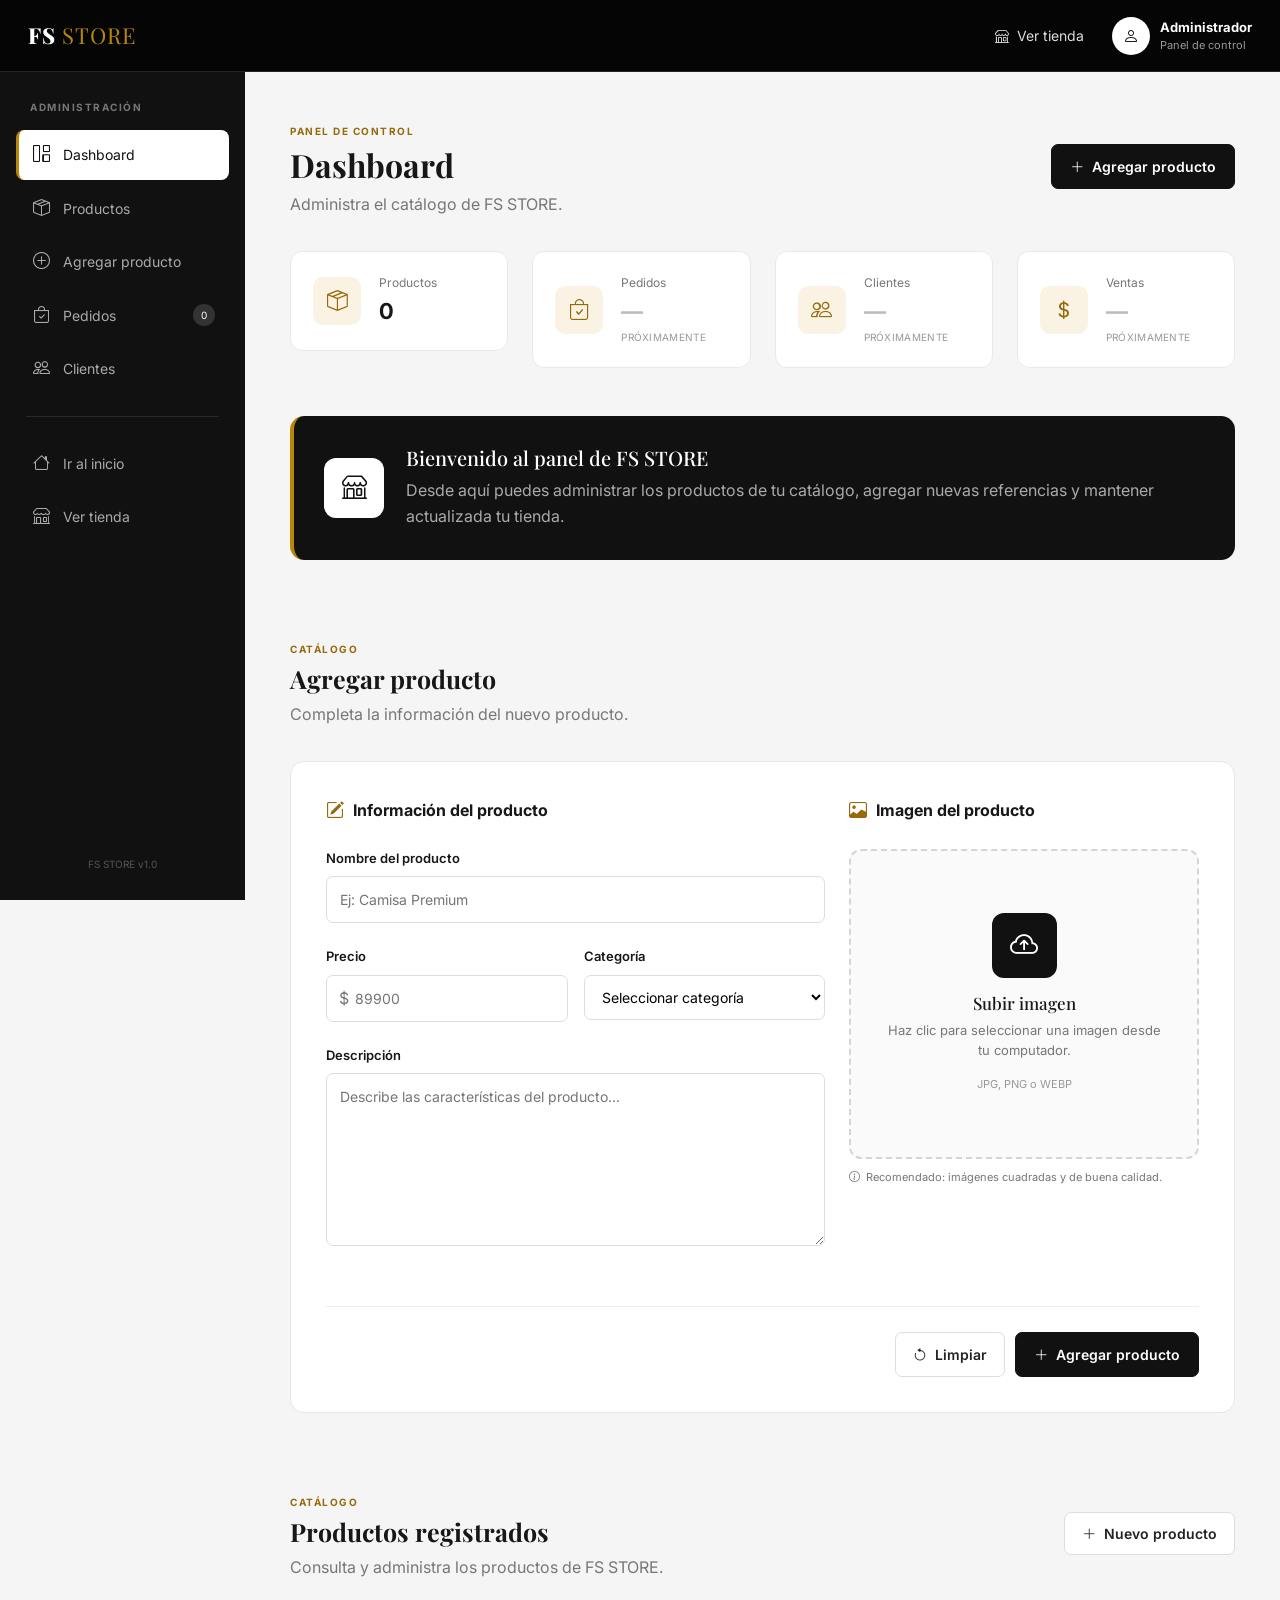
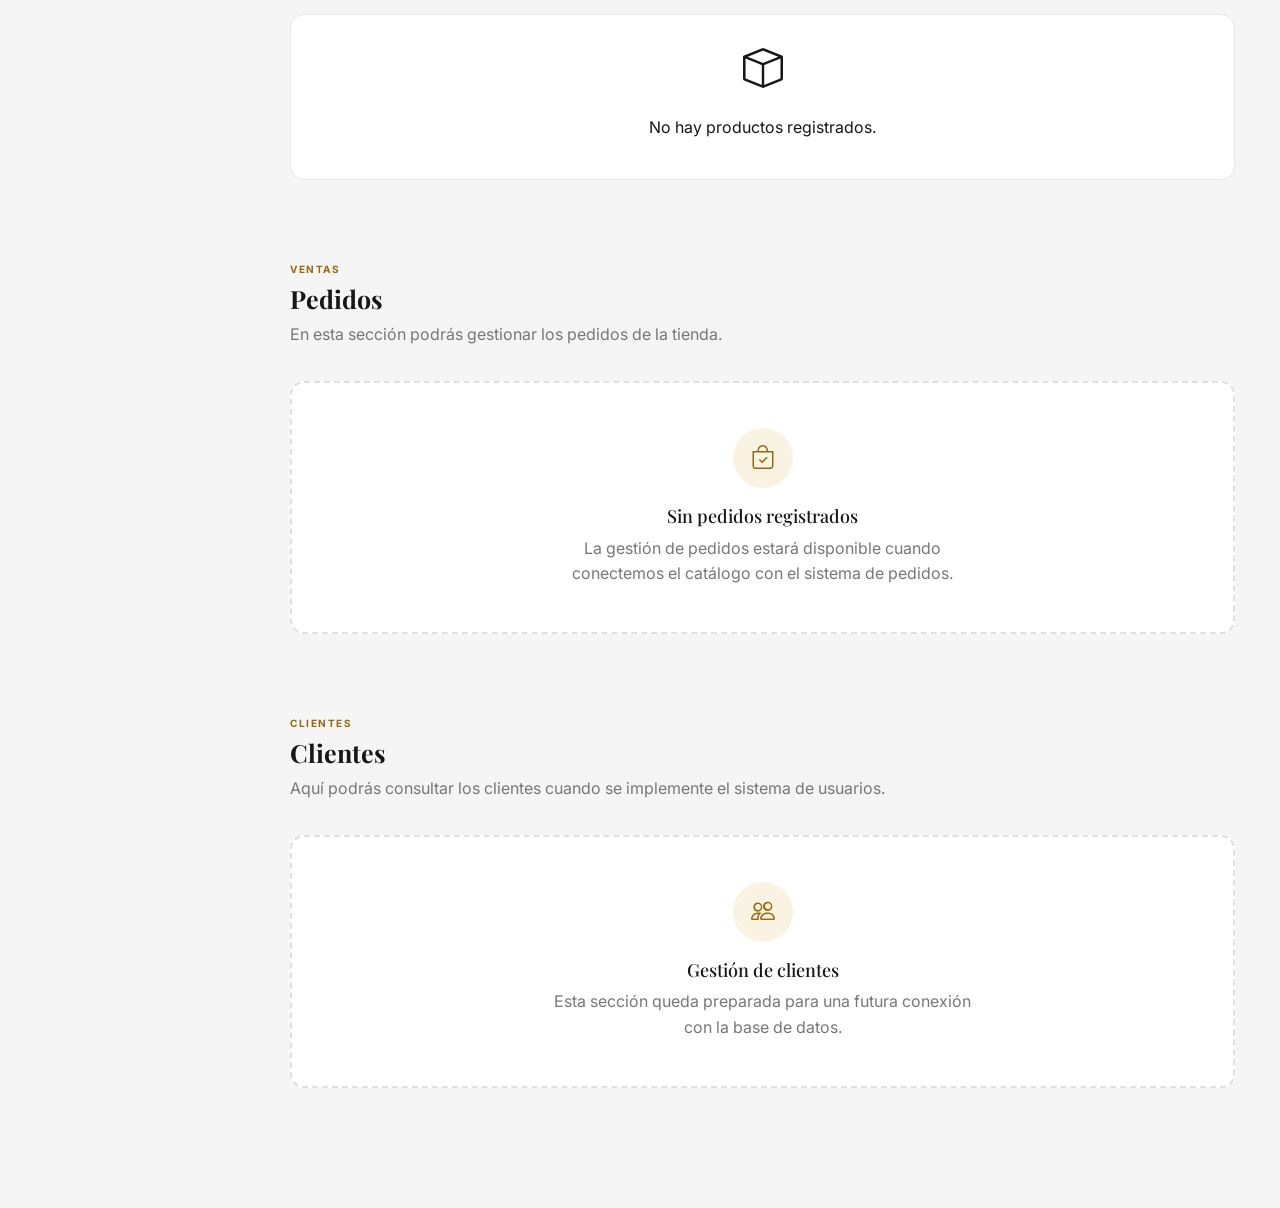
==== admin.html @ a24fe939 "Add files via upload" ====
<!DOCTYPE html>
<html lang="es">

<head>

    <meta charset="UTF-8">

    <meta
        name="viewport"
        content="width=device-width, initial-scale=1.0">

    <meta
        name="description"
        content="Panel de administración de FS STORE">

    <title>FS STORE | Administración</title>

    <link
        rel="icon"
        href="data:image/svg+xml,%3Csvg xmlns='http://www.w3.org/2000/svg' viewBox='0 0 100 100'%3E%3Ctext y='.9em' font-size='90'%3E🛍️%3C/text%3E%3C/svg%3E">


    <!-- =========================
         BOOTSTRAP
    ========================== -->

    <link
        href="https://cdn.jsdelivr.net/npm/bootstrap@5.3.3/dist/css/bootstrap.min.css"
        rel="stylesheet">


    <!-- =========================
         BOOTSTRAP ICONS
    ========================== -->

    <link
        rel="stylesheet"
        href="https://cdn.jsdelivr.net/npm/bootstrap-icons@1.11.3/font/bootstrap-icons.min.css">


    <!-- =========================
         CSS PRINCIPAL
    ========================== -->

    <link
        rel="stylesheet"
        href="css/estilos.css">


    <!-- =========================
         CSS ADMINISTRADOR
    ========================== -->

    <link
        rel="stylesheet"
        href="css/admin.css">

</head>


<body class="admin-page">


<!-- =========================================
     BARRA SUPERIOR
========================================= -->

<header class="admin-header">

    <div class="admin-header-left">


        <!-- BOTÓN SIDEBAR -->

        <button
            id="btnSidebar"
            class="admin-menu-btn"
            type="button"
            aria-label="Abrir menú">

            <i class="bi bi-list"></i>

        </button>


        <!-- LOGO -->

        <a
            href="index.html"
            class="admin-logo">

            FS <span>STORE</span>

        </a>

    </div>


    <div class="admin-header-right">


        <!-- VER TIENDA -->

        <a
            href="productos.html"
            class="admin-store-link">

            <i class="bi bi-shop"></i>

            <span>Ver tienda</span>

        </a>


        <!-- USUARIO ADMIN -->

        <div class="admin-user">

            <div class="admin-user-icon">

                <i class="bi bi-person"></i>

            </div>


            <div class="admin-user-info">

                <strong>Administrador</strong>

                <small>Panel de control</small>

            </div>

        </div>

    </div>

</header>



<!-- =========================================
     ESTRUCTURA PRINCIPAL
========================================= -->

<div class="admin-layout">


    <!-- =====================================
         SIDEBAR
    ====================================== -->

    <aside
        id="adminSidebar"
        class="admin-sidebar">


        <!-- TÍTULO -->

        <div class="sidebar-title">

            ADMINISTRACIÓN

        </div>


        <!-- NAVEGACIÓN -->

        <nav class="sidebar-nav">


            <!-- DASHBOARD -->

            <a
                href="#dashboard"
                class="sidebar-link active"
                aria-current="page">

                <i class="bi bi-grid-1x2"></i>

                <span>Dashboard</span>

            </a>


            <!-- PRODUCTOS -->

            <a
                href="#productos"
                class="sidebar-link">

                <i class="bi bi-box-seam"></i>

                <span>Productos</span>

            </a>


            <!-- AGREGAR PRODUCTO -->

            <a
                href="#agregar"
                class="sidebar-link">

                <i class="bi bi-plus-circle"></i>

                <span>Agregar producto</span>

            </a>


            <!-- PEDIDOS -->

            <a
                href="#pedidos"
                class="sidebar-link">

                <i class="bi bi-bag-check"></i>

                <span>Pedidos</span>

                <span class="sidebar-badge">
                    0
                </span>

            </a>


            <!-- CLIENTES -->

            <a
                href="#clientes"
                class="sidebar-link">

                <i class="bi bi-people"></i>

                <span>Clientes</span>

            </a>


            <div class="sidebar-divider"></div>


            <!-- INICIO -->

            <a
                href="index.html"
                class="sidebar-link">

                <i class="bi bi-house"></i>

                <span>Ir al inicio</span>

            </a>


            <!-- TIENDA -->

            <a
                href="productos.html"
                class="sidebar-link">

                <i class="bi bi-shop"></i>

                <span>Ver tienda</span>

            </a>


        </nav>


        <!-- PARTE INFERIOR -->

        <div class="sidebar-bottom">

            <div class="sidebar-version">

                FS STORE v1.0

            </div>

        </div>

    </aside>



    <!-- =====================================
         CONTENIDO PRINCIPAL
    ====================================== -->

    <main class="admin-content">


        <!-- =================================
             DASHBOARD
        ================================== -->

        <section
            id="dashboard"
            class="admin-section">


            <!-- TÍTULO -->

            <div class="admin-page-title">

                <div>

                    <span class="admin-eyebrow">
                        PANEL DE CONTROL
                    </span>


                    <h1>
                        Dashboard
                    </h1>


                    <p>
                        Administra el catálogo de FS STORE.
                    </p>

                </div>


                <a
                    href="#agregar"
                    class="admin-primary-btn">

                    <i class="bi bi-plus-lg"></i>

                    Agregar producto

                </a>

            </div>



            <!-- =========================
                 ESTADÍSTICAS
            ========================== -->

            <div class="row g-4 mb-5">


                <!-- PRODUCTOS -->

                <div class="col-sm-6 col-xl-3">

                    <div class="admin-stat-card">

                        <div class="stat-icon">

                            <i class="bi bi-box-seam"></i>

                        </div>


                        <div>

                            <span>
                                Productos
                            </span>

                            <strong id="totalProductos">
                                0
                            </strong>

                        </div>

                    </div>

                </div>



                <!-- PEDIDOS -->

                <div class="col-sm-6 col-xl-3">

                    <div class="admin-stat-card stat-pending">

                        <div class="stat-icon">

                            <i class="bi bi-bag-check"></i>

                        </div>


                        <div>

                            <span>
                                Pedidos
                            </span>

                            <strong>
                                —
                            </strong>

                            <small class="stat-caption">
                                PRÓXIMAMENTE
                            </small>

                        </div>

                    </div>

                </div>



                <!-- CLIENTES -->

                <div class="col-sm-6 col-xl-3">

                    <div class="admin-stat-card stat-pending">

                        <div class="stat-icon">

                            <i class="bi bi-people"></i>

                        </div>


                        <div>

                            <span>
                                Clientes
                            </span>

                            <strong>
                                —
                            </strong>

                            <small class="stat-caption">
                                PRÓXIMAMENTE
                            </small>

                        </div>

                    </div>

                </div>



                <!-- VENTAS -->

                <div class="col-sm-6 col-xl-3">

                    <div class="admin-stat-card stat-pending">

                        <div class="stat-icon">

                            <i class="bi bi-currency-dollar"></i>

                        </div>


                        <div>

                            <span>
                                Ventas
                            </span>

                            <strong>
                                —
                            </strong>

                            <small class="stat-caption">
                                PRÓXIMAMENTE
                            </small>

                        </div>

                    </div>

                </div>


            </div>



            <!-- =========================
                 BIENVENIDA
            ========================== -->

            <div class="admin-welcome-card">

                <div class="welcome-icon">

                    <i class="bi bi-shop"></i>

                </div>


                <div>

                    <h2>
                        Bienvenido al panel de FS STORE
                    </h2>


                    <p>
                        Desde aquí puedes administrar los
                        productos de tu catálogo, agregar nuevas
                        referencias y mantener actualizada
                        tu tienda.
                    </p>

                </div>

            </div>


        </section>



        <!-- =================================
             AGREGAR PRODUCTO
        ================================== -->

        <section
            id="agregar"
            class="admin-section">


            <!-- ENCABEZADO -->

            <div class="section-heading">

                <div>

                    <span class="admin-eyebrow">
                        CATÁLOGO
                    </span>


                    <h2>
                        Agregar producto
                    </h2>


                    <p>
                        Completa la información del nuevo producto.
                    </p>

                </div>

            </div>



            <!-- FORMULARIO -->

            <div class="admin-form-card">


                <form id="formProducto">


                    <div class="row g-4">


                        <!-- =====================
                             INFORMACIÓN
                        ====================== -->

                        <div class="col-lg-7">


                            <div class="form-section-title">

                                <i class="bi bi-pencil-square"></i>

                                Información del producto

                            </div>



                            <!-- NOMBRE -->

                            <div class="mb-4">

                                <label
                                    for="nombre"
                                    class="admin-label">

                                    Nombre del producto

                                </label>


                                <input
                                    type="text"
                                    id="nombre"
                                    class="admin-input"
                                    placeholder="Ej: Camisa Premium"
                                    required>

                            </div>



                            <!-- PRECIO + CATEGORÍA -->

                            <div class="row g-3 mb-4">


                                <!-- PRECIO -->

                                <div class="col-md-6">

                                    <label
                                        for="precio"
                                        class="admin-label">

                                        Precio

                                    </label>


                                    <div class="input-money">

                                        <span>
                                            $
                                        </span>


                                        <input
                                            type="number"
                                            id="precio"
                                            class="admin-input"
                                            placeholder="89900"
                                            min="0"
                                            required>

                                    </div>

                                </div>



                                <!-- CATEGORÍA -->

                                <div class="col-md-6">

                                    <label
                                        for="categoria"
                                        class="admin-label">

                                        Categoría

                                    </label>


                                    <select
                                        id="categoria"
                                        class="admin-input"
                                        required>


                                        <option value="">
                                            Seleccionar categoría
                                        </option>


                                        <option value="hombre">
                                            Hombre
                                        </option>


                                        <option value="mujer">
                                            Mujer
                                        </option>


                                        <option value="accesorios">
                                            Accesorios
                                        </option>


                                    </select>

                                </div>


                            </div>



                            <!-- DESCRIPCIÓN -->

                            <div class="mb-4">

                                <label
                                    for="descripcion"
                                    class="admin-label">

                                    Descripción

                                </label>


                                <textarea
                                    id="descripcion"
                                    class="admin-input admin-textarea"
                                    rows="7"
                                    placeholder="Describe las características del producto..."
                                    required></textarea>

                            </div>


                        </div>



                        <!-- =====================
                             IMAGEN
                        ====================== -->

                        <div class="col-lg-5">


                            <div class="form-section-title">

                                <i class="bi bi-image"></i>

                                Imagen del producto

                            </div>


                            <label
                                for="imagen"
                                class="image-upload-area">


                                <!-- PLACEHOLDER -->

                                <div
                                    id="uploadPlaceholder"
                                    class="upload-placeholder">


                                    <div class="upload-icon">

                                        <i class="bi bi-cloud-arrow-up"></i>

                                    </div>


                                    <h3>
                                        Subir imagen
                                    </h3>


                                    <p>
                                        Haz clic para seleccionar
                                        una imagen desde tu computador.
                                    </p>


                                    <span>
                                        JPG, PNG o WEBP
                                    </span>


                                </div>


                                <!-- PREVISUALIZACIÓN -->

                                <img
                                    id="preview"
                                    class="admin-preview"
                                    alt="Vista previa">


                                <!-- INPUT -->

                                <input
                                    type="file"
                                    id="imagen"
                                    accept="image/png,image/jpeg,image/webp"
                                    hidden>

                            </label>


                            <div class="image-tip">

                                <i class="bi bi-info-circle"></i>

                                Recomendado: imágenes cuadradas
                                y de buena calidad.

                            </div>


                        </div>


                    </div>



                    <!-- =====================
                         BOTONES
                    ====================== -->

                    <div class="form-actions">


                        <button
                            type="reset"
                            class="admin-secondary-btn">

                            <i class="bi bi-arrow-counterclockwise"></i>

                            Limpiar

                        </button>


                        <button
                            type="submit"
                            class="admin-primary-btn">

                            <i class="bi bi-plus-lg"></i>

                            Agregar producto

                        </button>


                    </div>


                </form>


            </div>


        </section>



        <!-- =================================
             PRODUCTOS
        ================================== -->

        <section
            id="productos"
            class="admin-section">


            <div class="section-heading">


                <div>

                    <span class="admin-eyebrow">
                        CATÁLOGO
                    </span>


                    <h2>
                        Productos registrados
                    </h2>


                    <p>
                        Consulta y administra los productos
                        de FS STORE.
                    </p>

                </div>


                <a
                    href="#agregar"
                    class="admin-secondary-btn">

                    <i class="bi bi-plus-lg"></i>

                    Nuevo producto

                </a>

            </div>



            <!-- LISTA -->

            <div class="admin-products-card">


                <div
                    id="listaAdmin"
                    class="admin-table-container">

                </div>


            </div>


        </section>



        <!-- =================================
             PEDIDOS
        ================================== -->

        <section
            id="pedidos"
            class="admin-section">


            <div class="section-heading">

                <div>

                    <span class="admin-eyebrow">
                        VENTAS
                    </span>


                    <h2>
                        Pedidos
                    </h2>


                    <p>
                        En esta sección podrás gestionar
                        los pedidos de la tienda.
                    </p>

                </div>

            </div>


            <div class="admin-empty-state">

                <div class="empty-icon">

                    <i class="bi bi-bag-check"></i>

                </div>

                <h2>
                    Sin pedidos registrados
                </h2>

                <p>
                    La gestión de pedidos estará disponible
                    cuando conectemos el catálogo con el
                    sistema de pedidos.
                </p>

            </div>

        </section>



        <!-- =================================
             CLIENTES
        ================================== -->

        <section
            id="clientes"
            class="admin-section">


            <div class="section-heading">

                <div>

                    <span class="admin-eyebrow">
                        CLIENTES
                    </span>


                    <h2>
                        Clientes
                    </h2>


                    <p>
                        Aquí podrás consultar los clientes
                        cuando se implemente el sistema de usuarios.
                    </p>

                </div>

            </div>


            <div class="admin-empty-state">

                <div class="empty-icon">

                    <i class="bi bi-people"></i>

                </div>

                <h2>
                    Gestión de clientes
                </h2>

                <p>
                    Esta sección queda preparada para una
                    futura conexión con la base de datos.
                </p>

            </div>

        </section>


    </main>

</div>



<!-- =========================================
     JAVASCRIPT ADMIN
========================================= -->

<script src="js/admin.js"></script>



<!-- =========================================
     SIDEBAR MOBILE
========================================= -->

<script>

    const btnSidebar =
        document.getElementById("btnSidebar");

    const sidebar =
        document.getElementById("adminSidebar");


    if (btnSidebar && sidebar) {

        btnSidebar.addEventListener(
            "click",
            () => {

                sidebar.classList.toggle("show");

            }
        );

    }



    // =========================================
    // CERRAR SIDEBAR AL SELECCIONAR
    // =========================================

    document
        .querySelectorAll(".sidebar-link")
        .forEach(link => {

            link.addEventListener(
                "click",
                () => {

                    if (window.innerWidth <= 992) {

                        sidebar.classList.remove("show");

                    }

                }
            );

        });



    // =========================================
    // RESALTAR SECCIÓN VISIBLE EN EL SIDEBAR
    // (evita que "Dashboard" quede marcado
    // como activo para siempre al navegar)
    // =========================================

    const seccionesAdmin =
        document.querySelectorAll(".admin-section[id]");

    const enlacesSidebar =
        document.querySelectorAll(
            '.sidebar-link[href^="#"]'
        );

    if (seccionesAdmin.length && enlacesSidebar.length) {

        const observador = new IntersectionObserver(
            (entradas) => {

                entradas.forEach(entrada => {

                    if (!entrada.isIntersecting) return;

                    const idActivo =
                        entrada.target.getAttribute("id");

                    enlacesSidebar.forEach(enlace => {

                        const esActivo =
                            enlace.getAttribute("href") ===
                            "#" + idActivo;

                        enlace.classList.toggle(
                            "active",
                            esActivo
                        );

                        if (esActivo) {

                            enlace.setAttribute(
                                "aria-current",
                                "page"
                            );

                        } else {

                            enlace.removeAttribute(
                                "aria-current"
                            );

                        }

                    });

                });

            },
            {
                rootMargin: "-45% 0px -50% 0px"
            }
        );

        seccionesAdmin.forEach(seccion => {

            observador.observe(seccion);

        });

    }

</script>


</body>

</html>
---- css/estilos.css ----
/* ========================================
   FUENTES DE MARCA
======================================== */
 
@import url('https://fonts.googleapis.com/css2?family=Playfair+Display:wght@700;800&family=Inter:wght@400;500;600;700&display=swap');
 
 
/* ========================================
   VARIABLES DE MARCA
======================================== */
 
:root {
    --accent: #b8860b;       /* dorado envejecido - color de acento de marca */
    --accent-dark: #96690a;
    --ink: #111;
    --font-heading: "Playfair Display", Georgia, serif;
    --font-body: "Inter", Arial, Helvetica, sans-serif;
}
 
* {
    box-sizing: border-box;
}
 
html {
    scroll-behavior: smooth;
}
 
body {
    margin: 0;
    font-family: var(--font-body);
    color: #111;
    background: #fff;
}
 
img {
    max-width: 100%;
}
 
h1, h2, h3,
.hero h1,
.promo h2,
.category-content h3 {
    font-family: var(--font-heading);
}
 
 
/* ========================================
   FOCUS STATES CONSISTENTES EN TODO EL SITIO
======================================== */
 
.form-control:focus,
.form-select:focus,
input:focus,
textarea:focus,
select:focus {
    border-color: var(--ink);
    box-shadow: 0 0 0 3px rgba(0, 0, 0, .08);
    outline: none;
}
 
 
/* ========================================
   NAVBAR
======================================== */
 
.navbar {
    padding: 12px 0;
}
 
.navbar-brand {
    letter-spacing: 2px;
    font-weight: 700;
    font-family: var(--font-heading);
}
 
.nav-link {
    transition: 0.3s ease;
}
 
.nav-link:hover {
    color: white !important;
}
 
.nav-link.active {
    color: var(--accent) !important;
}
 
 
/* ========================================
   HERO
======================================== */
 
.hero {
    min-height: 600px;
 
    display: flex;
    align-items: center;
    justify-content: center;
 
    color: white;
    text-align: center;
 
    background:
        linear-gradient(
            rgba(0, 0, 0, .72),
            rgba(0, 0, 0, .72)
        ),
        url("../img/fondo.jpg")
        center / cover no-repeat;
}
 
.hero-logo {
    display: block;
 
    max-width: 350px;
    width: 90%;
 
    height: auto;
 
    margin: 0 auto 30px;
}
 
.hero h1 {
    font-size: clamp(
        2.3rem,
        6vw,
        5rem
    );
 
    font-weight: 800;
 
    margin-bottom: 15px;
}
 
.hero p {
    font-size: 1.3rem;
    margin-bottom: 30px;
}
 
 
/* ========================================
   CATEGORÍAS
======================================== */
 
.category-card {
    position: relative;
 
    height: 430px;
 
    overflow: hidden;
 
    background: white;
 
    border-radius: 12px;
 
    box-shadow:
        0 5px 20px rgba(0, 0, 0, .08);
 
    transition:
        transform .3s ease,
        box-shadow .3s ease;
}
 
.category-card:hover {
    transform: translateY(-8px);
 
    box-shadow:
        0 15px 35px rgba(0, 0, 0, .15);
}
 
 
/*
   TODAS LAS IMÁGENES DE CATEGORÍAS
   TIENEN EXACTAMENTE EL MISMO TAMAÑO
*/
 
.category-card img {
    display: block;
 
    width: 100%;
    height: 100%;
 
    object-fit: cover;
    object-position: center;
 
    transition:
        transform .5s ease;
}
 
.category-card:hover img {
    transform: scale(1.05);
}
 
 
/*
   CONTENIDO DE CATEGORÍA
*/
 
.category-content {
    position: absolute;
 
    left: 0;
    right: 0;
    bottom: 0;
 
    padding: 80px 25px 25px;
 
    text-align: center;
 
    color: white;
 
    background:
        linear-gradient(
            transparent,
            rgba(0, 0, 0, .9)
        );
}
 
.category-content h3 {
    font-size: 1.8rem;
 
    font-weight: 700;
 
    margin-bottom: 8px;
}
 
.category-content p {
    margin-bottom: 18px;
}
 
 
/* ========================================
   PRODUCTOS
======================================== */
 
.product-card {
    height: 100%;
 
    display: flex;
    flex-direction: column;
 
    background: white;
 
    border-radius: 10px;
 
    overflow: hidden;
 
    box-shadow:
        0 5px 20px rgba(0, 0, 0, .08);
 
    transition:
        transform .3s ease,
        box-shadow .3s ease;
}
 
.product-card:hover {
    transform: translateY(-5px);
 
    box-shadow:
        0 12px 30px rgba(0, 0, 0, .15);
}
 
 
/*
   CONTENEDOR DE IMAGEN
*/
 
.product-image-container {
    position: relative;
 
    width: 100%;
 
    height: 300px;
 
    overflow: hidden;
 
    background: #f5f5f5;
}
 
 
/*
   TODAS LAS FOTOS DE PRODUCTOS
   QUEDAN DEL MISMO TAMAÑO
*/
 
.product-image {
    display: block;
 
    width: 100%;
    height: 100%;
 
    object-fit: cover;
    object-position: center;
 
    transition:
        transform .4s ease;
}
 
.product-card:hover .product-image {
    transform: scale(1.04);
}
 
 
/* ========================================
   BOTÓN FAVORITOS
======================================== */
 
.favorite-btn {
    position: absolute;
 
    top: 12px;
    right: 12px;
 
    width: 42px;
    height: 42px;
 
    display: flex;
    align-items: center;
    justify-content: center;
 
    border: none;
    border-radius: 50%;
 
    background: white;
    color: #111;
 
    box-shadow:
        0 3px 10px rgba(0, 0, 0, .15);
 
    transition:
        .3s ease;
 
    z-index: 5;
}
 
.favorite-btn:hover {
    color: #d92626;
 
    transform:
        scale(1.1);
}
 
/* ESTADO PERSISTENTE: producto ya guardado en favoritos */
 
.favorite-btn.is-favorite {
    color: #d92626;
}
 
.favorite-btn.is-favorite:hover {
    transform: scale(1.1);
}
 
 
/* ========================================
   CONTENIDO DE PRODUCTOS
======================================== */
 
.product-card .card-body {
    flex: 1;
 
    display: flex;
    flex-direction: column;
 
    padding: 20px;
}
 
.product-card .card-title {
    font-weight: 700;
}
 
.product-card .btn {
    margin-top: auto;
}
 
 
/*
   PRECIO CON JERARQUÍA VISUAL PROPIA
*/
 
.product-card .p-3 strong,
.cart-item .text-end strong,
#totalCarrito,
#totalCheckout {
    color: var(--accent-dark);
    font-size: 1.15rem;
    font-weight: 700;
}
 
 
/* ========================================
   FILTROS
======================================== */
 
.filters {
    background: #f8f9fa;
 
    padding: 25px;
 
    border-radius: 12px;
 
    box-shadow:
        0 3px 15px rgba(0, 0, 0, .05);
}
 
 
/* ========================================
   CARRITO
======================================== */
 
.cart-item {
    display: flex;
 
    align-items: center;
 
    gap: 20px;
 
    padding: 20px;
 
    margin-bottom: 15px;
 
    background: white;
 
    border-radius: 10px;
 
    box-shadow:
        0 4px 15px rgba(0, 0, 0, .08);
}
 
.cart-item img {
    display: block;
 
    width: 100px;
    height: 100px;
 
    object-fit: cover;
    object-position: center;
 
    border-radius: 8px;
}
 
.cart-info {
    flex: 1;
}
 
.quantity {
    display: flex;
 
    align-items: center;
 
    gap: 10px;
}
 
.quantity button {
    width: 34px;
    height: 34px;
 
    border: 1px solid #ddd;
 
    background: white;
 
    border-radius: 5px;
 
    cursor: pointer;
 
    font-size: 1rem;
 
    transition: .2s;
}
 
.quantity button:hover {
    background: #111;
    color: white;
}
 
 
/* ========================================
   PROMOCIÓN
======================================== */
 
.promo {
    padding: 80px 20px;
 
    text-align: center;
 
    background: #111;
 
    color: white;
}
 
.promo h2 {
    font-size: 3rem;
 
    font-weight: 800;
 
    margin-bottom: 15px;
}
 
.promo .btn-light {
    color: var(--accent-dark);
    font-weight: 700;
}
 
 
/* ========================================
   FOOTER
======================================== */
 
footer {
    background: #111;
 
    color: white;
 
    padding: 50px 0;
}
 
.socials {
    display: flex;
 
    gap: 10px;
 
    justify-content: flex-end;
}
 
.socials a {
    width: 40px;
    height: 40px;
 
    display: flex;
 
    align-items: center;
    justify-content: center;
 
    border: 1px solid #555;
 
    border-radius: 50%;
 
    color: white;
 
    text-decoration: none;
 
    transition: .3s ease;
}
 
.socials a:hover {
    background: var(--accent);
 
    border-color: var(--accent);
 
    color: black;
 
    transform: translateY(-3px);
}
 
 
/* ========================================
   LOGIN / REGISTRO
======================================== */
 
.auth-page {
    min-height: 100vh;
 
    display: flex;
 
    align-items: center;
    justify-content: center;
 
    background:
        linear-gradient(
            135deg,
            #111,
            #333
        );
}
 
.auth-card {
    width: 100%;
    max-width: 450px;
 
    margin: 20px;
 
    padding: 40px;
 
    background: white;
 
    border-radius: 15px;
 
    box-shadow:
        0 20px 50px rgba(0, 0, 0, .3);
}
 
 
/* ========================================
   NOTIFICACIÓN
======================================== */
 
.store-notification {
    position: fixed;
 
    right: 20px;
    bottom: 20px;
 
    background: #111;
 
    color: white;
 
    padding: 15px 20px;
 
    border-radius: 8px;
 
    opacity: 0;
 
    transform:
        translateY(20px);
 
    transition: .3s;
 
    z-index: 9999;
}
 
.store-notification.show {
    opacity: 1;
 
    transform:
        translateY(0);
}
 
 
/* ========================================
   BOTONES GENERALES
======================================== */
 
.btn {
    transition:
        transform .2s ease,
        box-shadow .2s ease;
}
 
.btn:hover {
    transform: translateY(-2px);
}
 
.btn-dark {
    background-color: var(--ink);
    border-color: var(--ink);
}
 
.btn-dark:hover {
    background-color: var(--accent-dark);
    border-color: var(--accent-dark);
}
 
 
/* ========================================
   RESPONSIVE - TABLETS
======================================== */
 
@media (max-width: 768px) {
 
    .hero {
        min-height: 500px;
 
        padding: 50px 20px;
    }
 
    .hero-logo {
        max-width: 280px;
    }
 
 
    /* Categorías */
 
    .category-card {
        height: 380px;
    }
 
 
    /* Productos */
 
    .product-image-container {
        height: 280px;
    }
 
    .product-image {
        height: 100%;
    }
 
 
    /* Carrito */
 
    .cart-item {
        flex-wrap: wrap;
    }
 
    .cart-item img {
        width: 80px;
        height: 80px;
    }
 
    .quantity button {
        width: 40px;
        height: 40px;
    }
 
 
    /* Footer */
 
    .socials {
        justify-content: center;
 
        margin-top: 15px;
    }
 
}
 
 
/* ========================================
   RESPONSIVE - CELULARES
======================================== */
 
@media (max-width: 576px) {
 
    .hero {
        min-height: 450px;
    }
 
    .hero-logo {
        max-width: 220px;
    }
 
    .hero h1 {
        font-size: 2.2rem;
    }
 
    .hero p {
        font-size: 1.05rem;
    }
 
 
    /* Categorías */
 
    .category-card {
        height: 350px;
    }
 
 
    /* Productos */
 
    .product-image-container {
        height: 260px;
    }
 
 
    /* Carrito */
 
    .cart-item {
        gap: 12px;
 
        padding: 15px;
    }
 
 
    /* Promoción */
 
    .promo {
        padding: 60px 20px;
    }
 
    .promo h2 {
        font-size: 2.2rem;
    }
 
 
    /* Login */
 
    .auth-card {
        padding: 30px 20px;
    }
 
}
 
/* ========================================
   LOGIN MEJORADO
======================================== */
 
.auth-page {
    min-height: 100vh;
 
    display: flex;
    align-items: center;
    justify-content: center;
 
    padding: 40px 20px;
 
    background:
        linear-gradient(
            135deg,
            #050505,
            #1c1c1c
        );
 
    position: relative;
}
 
 
/* CONTENEDOR */
 
.auth-container {
    width: 100%;
    max-width: 460px;
}
 
 
/* VOLVER */
 
.auth-back {
    margin-bottom: 20px;
}
 
.auth-back a {
    color: white;
 
    text-decoration: none;
 
    font-size: 14px;
 
    transition: .3s;
}
 
.auth-back a:hover {
    color: #aaa;
}
 
 
/* TARJETA */
 
.auth-card {
    width: 100%;
 
    padding: 40px;
 
    background: white;
 
    border-radius: 18px;
 
    box-shadow:
        0 25px 70px rgba(0, 0, 0, .45);
 
    animation:
        authAppear .5s ease;
}
 
 
/* ANIMACIÓN */
 
@keyframes authAppear {
 
    from {
        opacity: 0;
        transform: translateY(20px);
    }
 
    to {
        opacity: 1;
        transform: translateY(0);
    }
 
}
 
 
/* LOGO */
 
.auth-logo {
    margin-bottom: 25px;
}
 
.auth-logo h1 {
    margin-top: 12px;
 
    font-size: 1.5rem;
 
    font-weight: 800;
 
    letter-spacing: 3px;
}
 
 
/* CÍRCULO DEL LOGO */
 
.logo-circle {
    width: 70px;
    height: 70px;
 
    margin: auto;
 
    display: flex;
    align-items: center;
    justify-content: center;
 
    border-radius: 50%;
 
    background: #111;
 
    color: white;
 
    font-size: 1.4rem;
 
    font-weight: 800;
 
    letter-spacing: 1px;
}
 
 
/* TÍTULO */
 
.auth-card h2 {
    font-weight: 700;
 
    margin-bottom: 5px;
}
 
 
/* LABELS */
 
.auth-card .form-label {
    font-weight: 600;
 
    font-size: .9rem;
}
 
 
/* INPUTS */
 
.auth-card .form-control {
    height: 48px;
 
    border-color: #ddd;
}
 
 
/* ICONOS INPUT */
 
.auth-card .input-group-text {
    background: #f8f8f8;
 
    border-color: #ddd;
 
    color: #555;
}
 
 
/* BOTÓN MOSTRAR CONTRASEÑA */
 
#togglePassword {
    border-color: #ddd;
 
    background: white;
 
    color: #555;
}
 
#togglePassword:hover {
    background: #111;
 
    color: white;
 
    border-color: #111;
}
 
 
/* RECORDAR */
 
.form-check-label {
    font-size: .85rem;
 
    color: #555;
}
 
 
/* OLVIDASTE CONTRASEÑA */
 
.forgot-link {
    color: #111;
 
    font-size: .85rem;
 
    text-decoration: none;
}
 
.forgot-link:hover {
    text-decoration: underline;
}
 
 
/* BOTÓN LOGIN */
 
.auth-button {
    height: 50px;
 
    border-radius: 8px;
 
    font-weight: 600;
 
    transition: .3s;
}
 
.auth-button:hover {
    transform: translateY(-2px);
 
    box-shadow:
        0 7px 18px rgba(0, 0, 0, .2);
}
 
 
/* REGISTRO */
 
.register-link {
    color: #111;
 
    font-weight: 700;
 
    text-decoration: none;
}
 
.register-link:hover {
    text-decoration: underline;
}
 
 
/* FOOTER */
 
.auth-footer {
    text-align: center;
 
    color: #aaa;
 
    font-size: .8rem;
 
    margin-top: 20px;
}
 
.auth-footer p {
    margin: 0;
}
 
 
/* ========================================
   LOGIN EN CELULAR
======================================== */
 
@media (max-width: 576px) {
 
    .auth-page {
        padding: 25px 15px;
    }
 
    .auth-card {
        padding: 30px 22px;
 
        border-radius: 15px;
    }
 
    .auth-card h2 {
        font-size: 1.6rem;
    }
 
    .forgot-link {
        font-size: .78rem;
    }
 
}
---- css/admin.css ----
/* =====================================================
   FS STORE - PANEL DE ADMINISTRACIÓN
===================================================== */
 
 
/* =====================================================
   FUENTES Y VARIABLES DE MARCA
   (mismas que css/estilos.css, para mantener
   un solo sistema visual en todo el sitio)
===================================================== */
 
@import url('https://fonts.googleapis.com/css2?family=Playfair+Display:wght@700;800&family=Inter:wght@400;500;600;700&display=swap');
 
:root {
 
    --accent: #b8860b;
 
    --accent-dark: #96690a;
 
    --ink: #111;
 
    --font-heading: "Playfair Display", Georgia, serif;
 
    --font-body: "Inter", Arial, Helvetica, sans-serif;
 
}
 
 
/* =====================================================
   GENERAL
===================================================== */
 
.admin-page {
 
    margin: 0;
 
    background: #f5f5f5;
 
    color: #171717;
 
    font-family: var(--font-body);
 
}
 
 
.admin-page a {
 
    text-decoration: none;
 
}
 
 
/* =====================================================
   HEADER
===================================================== */
 
.admin-header {
 
    position: fixed;
 
    top: 0;
    left: 0;
    right: 0;
 
    height: 72px;
 
    background: #050505;
 
    color: white;
 
    display: flex;
 
    align-items: center;
 
    justify-content: space-between;
 
    padding: 0 28px;
 
    z-index: 1000;
 
    border-bottom: 1px solid #242424;
 
}
 
 
.admin-header-left,
.admin-header-right {
 
    display: flex;
 
    align-items: center;
 
}
 
 
.admin-header-left {
 
    gap: 18px;
 
}
 
 
.admin-header-right {
 
    gap: 28px;
 
}
 
 
/* LOGO */
 
.admin-logo {
 
    color: white;
 
    font-family: var(--font-heading);
 
    font-size: 22px;
 
    font-weight: 800;
 
    letter-spacing: 1px;
 
}
 
 
.admin-logo span {
 
    font-weight: 400;
 
    color: var(--accent);
 
}
 
 
/* MENU */
 
.admin-menu-btn {
 
    display: none;
 
    border: none;
 
    background: transparent;
 
    color: white;
 
    font-size: 25px;
 
}
 
 
/* VER TIENDA */
 
.admin-store-link {
 
    color: #ddd;
 
    font-size: 14px;
 
    display: flex;
 
    align-items: center;
 
    gap: 8px;
 
    transition: .2s;
 
}
 
 
.admin-store-link:hover {
 
    color: var(--accent);
 
}
 
 
/* USUARIO */
 
.admin-user {
 
    display: flex;
 
    align-items: center;
 
    gap: 10px;
 
}
 
 
.admin-user-icon {
 
    width: 38px;
 
    height: 38px;
 
    border-radius: 50%;
 
    background: #fff;
 
    color: #111;
 
    display: flex;
 
    align-items: center;
 
    justify-content: center;
 
}
 
 
.admin-user-info {
 
    display: flex;
 
    flex-direction: column;
 
}
 
 
.admin-user-info strong {
 
    font-size: 13px;
 
}
 
 
.admin-user-info small {
 
    color: #999;
 
    font-size: 11px;
 
}
 
 
/* =====================================================
   LAYOUT
===================================================== */
 
.admin-layout {
 
    min-height: 100vh;
 
    padding-top: 72px;
 
}
 
 
/* =====================================================
   SIDEBAR
===================================================== */
 
.admin-sidebar {
 
    position: fixed;
 
    top: 72px;
 
    bottom: 0;
 
    left: 0;
 
    width: 245px;
 
    background: #111;
 
    color: white;
 
    padding: 28px 16px;
 
    z-index: 900;
 
    display: flex;
 
    flex-direction: column;
 
}
 
 
.sidebar-title {
 
    color: #777;
 
    font-size: 10px;
 
    font-weight: 700;
 
    letter-spacing: 1.5px;
 
    padding: 0 14px;
 
    margin-bottom: 15px;
 
}
 
 
.sidebar-nav {
 
    display: flex;
 
    flex-direction: column;
 
    gap: 4px;
 
}
 
 
.sidebar-link {
 
    display: flex;
 
    align-items: center;
 
    gap: 13px;
 
    color: #aaa;
 
    padding: 12px 14px;
 
    border-radius: 8px;
 
    font-size: 14px;
 
    border-left: 3px solid transparent;
 
    transition: .2s;
 
}
 
 
.sidebar-link i {
 
    font-size: 17px;
 
}
 
 
.sidebar-link:hover {
 
    color: white;
 
    background: #1d1d1d;
 
}
 
 
.sidebar-link.active {
 
    background: white;
 
    color: #111;
 
    border-left-color: var(--accent);
 
}
 
 
.sidebar-badge {
 
    margin-left: auto;
 
    background: #333;
 
    color: #fff;
 
    min-width: 22px;
 
    height: 22px;
 
    border-radius: 20px;
 
    display: flex;
 
    align-items: center;
 
    justify-content: center;
 
    font-size: 10px;
 
}
 
 
.sidebar-link.active .sidebar-badge {
 
    background: #111;
 
}
 
 
.sidebar-divider {
 
    height: 1px;
 
    background: #292929;
 
    margin: 18px 10px;
 
}
 
 
.sidebar-bottom {
 
    margin-top: auto;
 
}
 
 
.sidebar-version {
 
    color: #555;
 
    text-align: center;
 
    font-size: 10px;
 
}
 
 
/* =====================================================
   CONTENIDO
===================================================== */
 
.admin-content {
 
    margin-left: 245px;
 
    padding: 45px;
 
    max-width: 1500px;
 
}
 
 
/* =====================================================
   TÍTULOS
===================================================== */
 
.admin-page-title,
.section-heading {
 
    display: flex;
 
    justify-content: space-between;
 
    align-items: center;
 
    gap: 30px;
 
    margin-bottom: 35px;
 
}
 
 
.admin-page-title h1,
.section-heading h2 {
 
    margin: 5px 0 8px;
 
    font-family: var(--font-heading);
 
    font-weight: 700;
 
}
 
 
.admin-page-title h1 {
 
    font-size: 32px;
 
}
 
 
.section-heading h2 {
 
    font-size: 25px;
 
}
 
 
.admin-page-title p,
.section-heading p {
 
    color: #777;
 
    margin: 0;
 
}
 
 
.admin-eyebrow {
 
    color: var(--accent-dark);
 
    font-size: 10px;
 
    font-weight: 700;
 
    letter-spacing: 1.5px;
 
}
 
 
/* =====================================================
   BOTONES
===================================================== */
 
.admin-primary-btn {
 
    background: #111;
 
    color: white;
 
    border: 1px solid #111;
 
    padding: 11px 18px;
 
    border-radius: 7px;
 
    display: inline-flex;
 
    align-items: center;
 
    justify-content: center;
 
    gap: 8px;
 
    font-size: 14px;
 
    font-weight: 600;
 
    transition: .2s;
 
}
 
 
.admin-primary-btn:hover {
 
    background: var(--accent-dark);
 
    border-color: var(--accent-dark);
 
    color: white;
 
    transform: translateY(-1px);
 
}
 
 
.admin-secondary-btn {
 
    background: white;
 
    color: #222;
 
    border: 1px solid #ddd;
 
    padding: 10px 17px;
 
    border-radius: 7px;
 
    display: inline-flex;
 
    align-items: center;
 
    justify-content: center;
 
    gap: 8px;
 
    font-size: 14px;
 
    font-weight: 600;
 
    transition: .2s;
 
}
 
 
.admin-secondary-btn:hover {
 
    background: #f1f1f1;
 
    color: #111;
 
}
 
 
/* =====================================================
   SECCIONES
===================================================== */
 
.admin-section {
 
    margin-bottom: 75px;
 
    scroll-margin-top: 100px;
 
}
 
 
/* =====================================================
   ESTADÍSTICAS
===================================================== */
 
.admin-stat-card {
 
    background: white;
 
    border: 1px solid #e9e9e9;
 
    border-radius: 12px;
 
    padding: 22px;
 
    display: flex;
 
    align-items: center;
 
    gap: 18px;
 
    transition: .2s;
 
}
 
 
.admin-stat-card:hover {
 
    transform: translateY(-2px);
 
    box-shadow:
        0 8px 25px rgba(0,0,0,.05);
 
}
 
 
.stat-icon {
 
    width: 48px;
 
    height: 48px;
 
    background: #faf3e3;
 
    color: var(--accent-dark);
 
    border-radius: 10px;
 
    display: flex;
 
    align-items: center;
 
    justify-content: center;
 
    font-size: 21px;
 
}
 
 
.admin-stat-card span {
 
    display: block;
 
    color: #777;
 
    font-size: 12px;
 
    margin-bottom: 3px;
 
}
 
 
.admin-stat-card strong {
 
    font-size: 22px;
 
}
 
 
/* =====================================================
   TARJETA BIENVENIDA
===================================================== */
 
.admin-welcome-card {
 
    background: #111;
 
    color: white;
 
    border-radius: 14px;
 
    padding: 30px;
 
    display: flex;
 
    align-items: center;
 
    gap: 22px;
 
    border-left: 4px solid var(--accent);
 
}
 
 
.welcome-icon {
 
    width: 60px;
 
    height: 60px;
 
    flex-shrink: 0;
 
    border-radius: 12px;
 
    background: white;
 
    color: #111;
 
    display: flex;
 
    align-items: center;
 
    justify-content: center;
 
    font-size: 25px;
 
}
 
 
.admin-welcome-card h2 {
 
    font-size: 20px;
 
    margin-bottom: 8px;
 
}
 
 
.admin-welcome-card p {
 
    color: #aaa;
 
    margin: 0;
 
    line-height: 1.6;
 
}
 
 
/* =====================================================
   ESTADO "PRÓXIMAMENTE"
   (para secciones que aún no tienen datos reales,
   como Pedidos y Clientes antes de conectar backend)
===================================================== */
 
.admin-empty-state {
 
    background: white;
 
    border: 2px dashed #e0e0e0;
 
    border-radius: 14px;
 
    padding: 45px 30px;
 
    text-align: center;
 
}
 
.admin-empty-state .empty-icon {
 
    width: 60px;
 
    height: 60px;
 
    margin: 0 auto 18px;
 
    border-radius: 50%;
 
    background: #faf3e3;
 
    color: var(--accent-dark);
 
    display: flex;
 
    align-items: center;
 
    justify-content: center;
 
    font-size: 24px;
 
}
 
.admin-empty-state h2 {
 
    font-size: 18px;
 
    margin-bottom: 8px;
 
}
 
.admin-empty-state p {
 
    color: #777;
 
    max-width: 420px;
 
    margin: 0 auto;
 
    line-height: 1.6;
 
}
 
.stat-pending strong {
 
    color: #bbb;
 
}
 
.stat-pending .stat-caption {
 
    display: block;
 
    font-size: 10px;
 
    color: #999;
 
    letter-spacing: .3px;
 
    margin-top: 2px;
 
}
 
 
/* =====================================================
   FORMULARIO
===================================================== */
 
.admin-form-card {
 
    background: white;
 
    border: 1px solid #e7e7e7;
 
    border-radius: 14px;
 
    padding: 35px;
 
}
 
 
.form-section-title {
 
    display: flex;
 
    align-items: center;
 
    gap: 9px;
 
    font-weight: 700;
 
    margin-bottom: 25px;
 
}
 
 
.form-section-title i {
 
    font-size: 18px;
 
    color: var(--accent-dark);
 
}
 
 
/* LABEL */
 
.admin-label {
 
    display: block;
 
    font-size: 13px;
 
    font-weight: 600;
 
    margin-bottom: 8px;
 
}
 
 
/* INPUT */
 
.admin-input {
 
    width: 100%;
 
    border: 1px solid #ddd;
 
    background: #fff;
 
    border-radius: 7px;
 
    padding: 12px 13px;
 
    font-size: 14px;
 
    outline: none;
 
    transition: .2s;
 
}
 
 
.admin-input:focus {
 
    border-color: #111;
 
    box-shadow:
        0 0 0 3px rgba(0,0,0,.06);
 
}
 
 
.admin-textarea {
 
    resize: vertical;
 
    min-height: 140px;
 
}
 
 
/* PRECIO */
 
.input-money {
 
    position: relative;
 
}
 
 
.input-money > span {
 
    position: absolute;
 
    left: 13px;
 
    top: 50%;
 
    transform: translateY(-50%);
 
    color: #777;
 
}
 
 
.input-money .admin-input {
 
    padding-left: 28px;
 
}
 
 
/* =====================================================
   SUBIR IMAGEN
===================================================== */
 
.image-upload-area {
 
    min-height: 310px;
 
    border: 2px dashed #d5d5d5;
 
    border-radius: 12px;
 
    display: flex;
 
    align-items: center;
 
    justify-content: center;
 
    text-align: center;
 
    cursor: pointer;
 
    overflow: hidden;
 
    position: relative;
 
    transition: .2s;
 
    background: #fafafa;
 
}
 
 
.image-upload-area:hover {
 
    border-color: var(--accent);
 
    background: #fdfaf3;
 
}
 
 
.upload-placeholder {
 
    padding: 30px;
 
}
 
 
.upload-icon {
 
    width: 65px;
 
    height: 65px;
 
    margin: 0 auto 15px;
 
    background: #111;
 
    color: white;
 
    border-radius: 12px;
 
    display: flex;
 
    align-items: center;
 
    justify-content: center;
 
    font-size: 28px;
 
}
 
 
.upload-placeholder h3 {
 
    font-size: 17px;
 
    margin-bottom: 8px;
 
}
 
 
.upload-placeholder p {
 
    color: #777;
 
    font-size: 13px;
 
    max-width: 280px;
 
    margin: 0 auto 10px;
 
    line-height: 1.5;
 
}
 
 
.upload-placeholder span {
 
    color: #999;
 
    font-size: 11px;
 
}
 
 
.admin-preview {
 
    width: 100%;
 
    height: 310px;
 
    object-fit: cover;
 
    display: none;
 
}
 
 
.image-tip {
 
    color: #777;
 
    font-size: 11px;
 
    margin-top: 10px;
 
    display: flex;
 
    gap: 6px;
 
    align-items: center;
 
}
 
 
/* =====================================================
   ACCIONES DEL FORMULARIO
===================================================== */
 
.form-actions {
 
    border-top: 1px solid #eee;
 
    margin-top: 30px;
 
    padding-top: 25px;
 
    display: flex;
 
    justify-content: flex-end;
 
    gap: 10px;
 
}
 
 
/* =====================================================
   TABLA PRODUCTOS
===================================================== */
 
.admin-products-card {
 
    background: white;
 
    border: 1px solid #e7e7e7;
 
    border-radius: 14px;
 
    overflow: hidden;
 
}
 
 
.admin-table-container {
 
    width: 100%;
 
    overflow-x: auto;
 
}
 
 
.admin-table {
 
    width: 100%;
 
    border-collapse: collapse;
 
}
 
 
.admin-table th {
 
    background: #f8f8f8;
 
    color: #666;
 
    font-size: 11px;
 
    text-transform: uppercase;
 
    letter-spacing: .5px;
 
    padding: 16px;
 
    text-align: left;
 
    white-space: nowrap;
 
}
 
 
.admin-table td {
 
    padding: 15px 16px;
 
    border-top: 1px solid #eee;
 
    font-size: 13px;
 
    vertical-align: middle;
 
}
 
 
.admin-table tr:hover td {
 
    background: #fafafa;
 
}
 
 
.admin-product-image {
 
    width: 60px;
 
    height: 60px;
 
    border-radius: 8px;
 
    object-fit: cover;
 
}
 
 
.admin-product-name {
 
    font-weight: 700;
 
}
 
 
.admin-product-category {
 
    color: #777;
 
    font-size: 12px;
 
}
 
 
.admin-price {
 
    font-weight: 700;
 
    color: var(--accent-dark);
 
}
 
 
.admin-delete-btn {
 
    border: none;
 
    background: #fff0f0;
 
    color: #c62828;
 
    border-radius: 6px;
 
    padding: 7px 10px;
 
    font-size: 12px;
 
}
 
 
.admin-delete-btn:hover {
 
    background: #c62828;
 
    color: white;
 
}
 
 
/* =====================================================
   RESPONSIVE
===================================================== */
 
@media (max-width: 1200px) {
 
    .admin-content {
 
        padding: 35px;
 
    }
 
}
 
 
@media (max-width: 992px) {
 
    .admin-menu-btn {
 
        display: block;
 
    }
 
 
    .admin-sidebar {
 
        transform: translateX(-100%);
 
        transition: transform .25s ease;
 
        box-shadow:
            5px 0 25px rgba(0,0,0,.15);
 
    }
 
 
    .admin-sidebar.show {
 
        transform: translateX(0);
 
    }
 
 
    .admin-content {
 
        margin-left: 0;
 
        padding: 30px;
 
    }
 
 
    .admin-user-info,
    .admin-store-link span {
 
        display: none;
 
    }
 
}
 
 
@media (max-width: 768px) {
 
    .admin-header {
 
        padding: 0 16px;
 
    }
 
 
    .admin-header-right {
 
        gap: 12px;
 
    }
 
 
    .admin-content {
 
        padding: 25px 18px;
 
    }
 
 
    .admin-page-title,
    .section-heading {
 
        align-items: flex-start;
 
        flex-direction: column;
 
    }
 
 
    .admin-page-title h1 {
 
        font-size: 27px;
 
    }
 
 
    .admin-form-card {
 
        padding: 22px;
 
    }
 
 
    .admin-welcome-card {
 
        align-items: flex-start;
 
        flex-direction: column;
 
    }
 
 
    .form-actions {
 
        flex-direction: column-reverse;
 
    }
 
 
    .form-actions a,
    .form-actions button {
 
        width: 100%;
 
    }
 
}
 
 
@media (max-width: 576px) {
 
    .admin-logo {
 
        font-size: 18px;
 
    }
 
 
    .admin-header {
 
        height: 64px;
 
    }
 
 
    .admin-layout {
 
        padding-top: 64px;
 
    }
 
 
    .admin-sidebar {
 
        top: 64px;
 
    }
 
 
    .admin-content {
 
        padding: 22px 14px;
 
    }
 
 
    .admin-section {
 
        margin-bottom: 55px;
 
    }
 
 
    .admin-stat-card {
 
        padding: 18px;
 
    }
 
 
    .admin-form-card {
 
        padding: 18px;
 
    }
 
 
    .image-upload-area {
 
        min-height: 260px;
 
    }
 
 
    .admin-preview {
 
        height: 260px;
 
    }
 
}
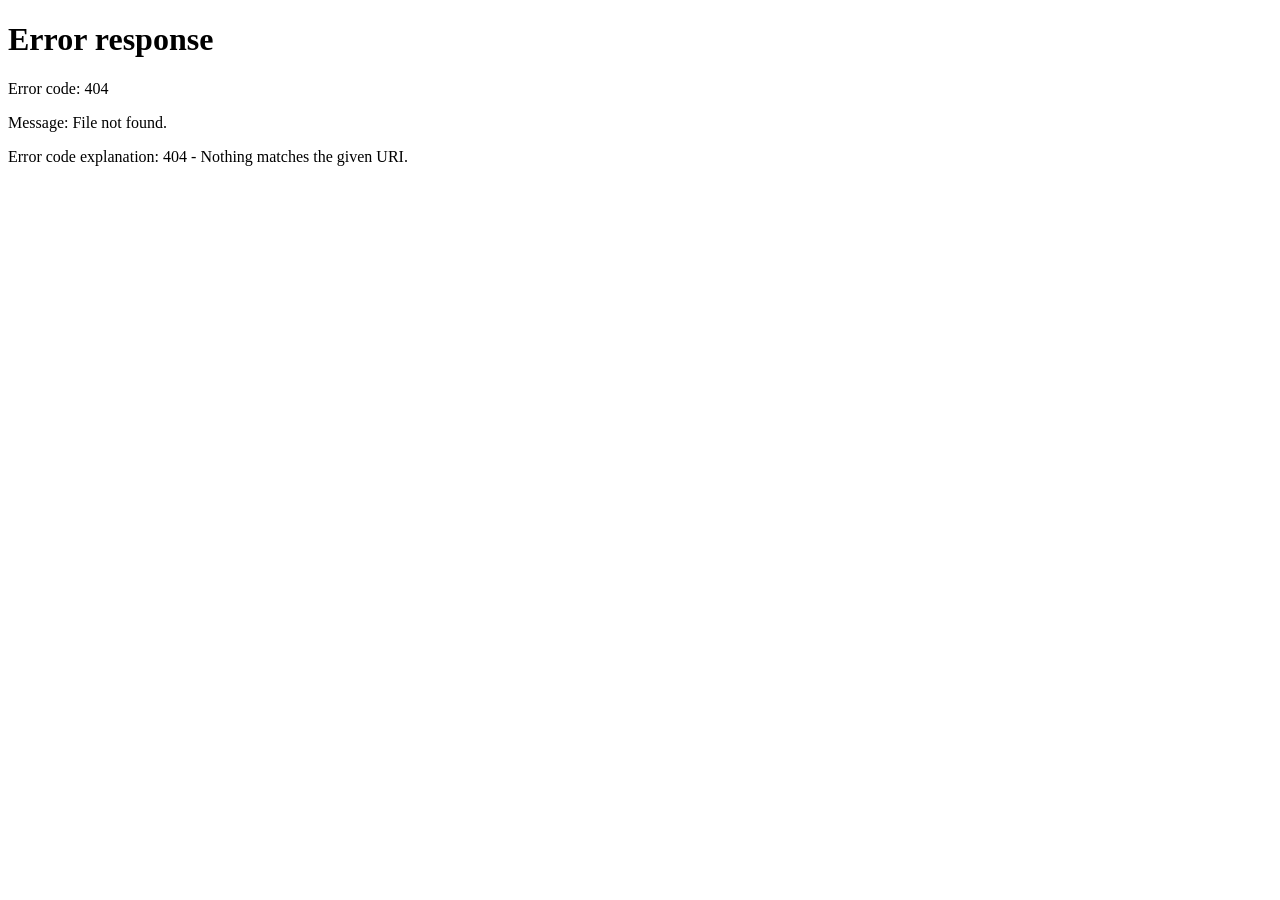
==== commit 7eb3faf5: "Update admin.html" ====
--- a/admin.html
+++ b/admin.html
@@ -1,639 +1,748 @@
 <!DOCTYPE html>
 <html lang="es">
-
+ 
 <head>
-
+ 
     <meta charset="UTF-8">
-
+ 
     <meta
         name="viewport"
         content="width=device-width, initial-scale=1.0">
-
+ 
     <meta
         name="description"
         content="Panel de administración de FS STORE">
-
+ 
     <title>FS STORE | Administración</title>
-
+ 
     <link
         rel="icon"
         href="data:image/svg+xml,%3Csvg xmlns='http://www.w3.org/2000/svg' viewBox='0 0 100 100'%3E%3Ctext y='.9em' font-size='90'%3E🛍️%3C/text%3E%3C/svg%3E">
-
-
+ 
+ 
     <!-- =========================
          BOOTSTRAP
     ========================== -->
-
+ 
     <link
         href="https://cdn.jsdelivr.net/npm/bootstrap@5.3.3/dist/css/bootstrap.min.css"
         rel="stylesheet">
-
-
+ 
+ 
     <!-- =========================
          BOOTSTRAP ICONS
     ========================== -->
-
+ 
     <link
         rel="stylesheet"
         href="https://cdn.jsdelivr.net/npm/bootstrap-icons@1.11.3/font/bootstrap-icons.min.css">
-
-
+ 
+ 
     <!-- =========================
          CSS PRINCIPAL
     ========================== -->
-
+ 
     <link
         rel="stylesheet"
         href="css/estilos.css">
-
-
+ 
+ 
     <!-- =========================
          CSS ADMINISTRADOR
     ========================== -->
-
+ 
     <link
         rel="stylesheet"
         href="css/admin.css">
-
+ 
 </head>
-
-
+ 
+ 
 <body class="admin-page">
-
-
+ 
+ 
+<!-- =========================================
+     VERIFICAR SESIÓN ANTES DE MOSTRAR NADA
+     (redirige a login.html si no hay sesión;
+     ver js/auth.js para más detalles)
+========================================= -->
+ 
+<script src="js/auth.js"></script>
+<script>verificarSesionAdmin();</script>
+ 
+ 
 <!-- =========================================
      BARRA SUPERIOR
 ========================================= -->
-
+ 
 <header class="admin-header">
-
+ 
     <div class="admin-header-left">
-
-
+ 
+ 
         <!-- BOTÓN SIDEBAR -->
-
+ 
         <button
             id="btnSidebar"
             class="admin-menu-btn"
             type="button"
             aria-label="Abrir menú">
-
+ 
             <i class="bi bi-list"></i>
-
+ 
         </button>
-
-
+ 
+ 
         <!-- LOGO -->
-
+ 
         <a
             href="index.html"
             class="admin-logo">
-
+ 
             FS <span>STORE</span>
-
+ 
         </a>
-
+ 
     </div>
-
-
+ 
+ 
     <div class="admin-header-right">
-
-
+ 
+ 
         <!-- VER TIENDA -->
-
+ 
         <a
-            href="productos.html"
+            href="index.html"
             class="admin-store-link">
-
+ 
             <i class="bi bi-shop"></i>
-
+ 
             <span>Ver tienda</span>
-
+ 
         </a>
-
-
+ 
+ 
         <!-- USUARIO ADMIN -->
-
+ 
         <div class="admin-user">
-
+ 
             <div class="admin-user-icon">
-
+ 
                 <i class="bi bi-person"></i>
-
-            </div>
-
-
+ 
+            </div>
+ 
+ 
             <div class="admin-user-info">
-
+ 
                 <strong>Administrador</strong>
-
+ 
                 <small>Panel de control</small>
-
-            </div>
-
+ 
+            </div>
+ 
         </div>
-
+ 
+ 
+        <!-- CERRAR SESIÓN -->
+ 
+        <button
+            type="button"
+            class="admin-store-link"
+            style="background: none; border: none; cursor: pointer;"
+            onclick="cerrarSesionAdmin()"
+            aria-label="Cerrar sesión">
+ 
+            <i class="bi bi-box-arrow-right"></i>
+ 
+            <span>Salir</span>
+ 
+        </button>
+ 
     </div>
-
+ 
 </header>
-
-
-
+ 
+ 
+ 
 <!-- =========================================
      ESTRUCTURA PRINCIPAL
 ========================================= -->
-
+ 
 <div class="admin-layout">
-
-
+ 
+ 
     <!-- =====================================
          SIDEBAR
     ====================================== -->
-
+ 
     <aside
         id="adminSidebar"
         class="admin-sidebar">
-
-
+ 
+ 
         <!-- TÍTULO -->
-
+ 
         <div class="sidebar-title">
-
+ 
             ADMINISTRACIÓN
-
+ 
         </div>
-
-
+ 
+ 
         <!-- NAVEGACIÓN -->
-
+ 
         <nav class="sidebar-nav">
-
-
+ 
+ 
             <!-- DASHBOARD -->
-
+ 
             <a
                 href="#dashboard"
                 class="sidebar-link active"
                 aria-current="page">
-
+ 
                 <i class="bi bi-grid-1x2"></i>
-
+ 
                 <span>Dashboard</span>
-
+ 
             </a>
-
-
+ 
+ 
             <!-- PRODUCTOS -->
-
+ 
             <a
                 href="#productos"
                 class="sidebar-link">
-
+ 
                 <i class="bi bi-box-seam"></i>
-
+ 
                 <span>Productos</span>
-
+ 
             </a>
-
-
+ 
+ 
             <!-- AGREGAR PRODUCTO -->
-
+ 
             <a
                 href="#agregar"
                 class="sidebar-link">
-
+ 
                 <i class="bi bi-plus-circle"></i>
-
+ 
                 <span>Agregar producto</span>
-
+ 
             </a>
-
-
+ 
+ 
             <!-- PEDIDOS -->
-
+ 
             <a
                 href="#pedidos"
                 class="sidebar-link">
-
+ 
                 <i class="bi bi-bag-check"></i>
-
+ 
                 <span>Pedidos</span>
-
-                <span class="sidebar-badge">
-                    0
+ 
+                <span
+                    class="sidebar-badge"
+                    title="Próximamente">
+                    —
                 </span>
-
+ 
             </a>
-
-
+ 
+ 
             <!-- CLIENTES -->
-
+ 
             <a
                 href="#clientes"
                 class="sidebar-link">
-
+ 
                 <i class="bi bi-people"></i>
-
+ 
                 <span>Clientes</span>
-
+ 
             </a>
-
-
-            <div class="sidebar-divider"></div>
-
-
-            <!-- INICIO -->
-
+ 
+ 
+        </nav>
+ 
+ 
+        <!-- =====================================
+             GRUPO: SALIR HACIA LA TIENDA PÚBLICA
+             (separado del panel de administración
+             para que no se mezclen ambos tipos
+             de navegación)
+        ====================================== -->
+ 
+        <div class="sidebar-title sidebar-title-secondary">
+ 
+            TIENDA
+ 
+        </div>
+ 
+        <nav class="sidebar-nav">
+ 
+ 
+            <!-- INICIO DE LA TIENDA -->
+ 
             <a
                 href="index.html"
                 class="sidebar-link">
-
+ 
                 <i class="bi bi-house"></i>
-
-                <span>Ir al inicio</span>
-
+ 
+                <span>Página de inicio</span>
+ 
             </a>
-
-
-            <!-- TIENDA -->
-
+ 
+ 
+            <!-- CATÁLOGO PÚBLICO -->
+ 
             <a
                 href="productos.html"
                 class="sidebar-link">
-
-                <i class="bi bi-shop"></i>
-
-                <span>Ver tienda</span>
-
+ 
+                <i class="bi bi-eye"></i>
+ 
+                <span>Ver catálogo público</span>
+ 
             </a>
-
-
+ 
+ 
         </nav>
-
-
+ 
+ 
         <!-- PARTE INFERIOR -->
-
+ 
         <div class="sidebar-bottom">
-
+ 
             <div class="sidebar-version">
-
+ 
                 FS STORE v1.0
-
-            </div>
-
+ 
+            </div>
+ 
         </div>
-
+ 
     </aside>
-
-
-
+ 
+ 
+ 
     <!-- =====================================
          CONTENIDO PRINCIPAL
     ====================================== -->
-
+ 
     <main class="admin-content">
-
-
+ 
+ 
         <!-- =================================
              DASHBOARD
         ================================== -->
-
+ 
         <section
             id="dashboard"
             class="admin-section">
-
-
+ 
+ 
             <!-- TÍTULO -->
-
+ 
             <div class="admin-page-title">
-
+ 
                 <div>
-
+ 
                     <span class="admin-eyebrow">
                         PANEL DE CONTROL
                     </span>
-
-
+ 
+ 
                     <h1>
                         Dashboard
                     </h1>
-
-
+ 
+ 
                     <p>
                         Administra el catálogo de FS STORE.
                     </p>
-
-                </div>
-
-
+ 
+                </div>
+ 
+ 
                 <a
                     href="#agregar"
                     class="admin-primary-btn">
-
+ 
                     <i class="bi bi-plus-lg"></i>
-
+ 
                     Agregar producto
-
+ 
                 </a>
-
-            </div>
-
-
-
+ 
+            </div>
+ 
+ 
+ 
             <!-- =========================
                  ESTADÍSTICAS
             ========================== -->
-
+ 
             <div class="row g-4 mb-5">
-
-
+ 
+ 
                 <!-- PRODUCTOS -->
-
+ 
                 <div class="col-sm-6 col-xl-3">
-
+ 
                     <div class="admin-stat-card">
-
+ 
                         <div class="stat-icon">
-
+ 
                             <i class="bi bi-box-seam"></i>
-
+ 
                         </div>
-
-
+ 
+ 
                         <div>
-
+ 
                             <span>
                                 Productos
                             </span>
-
+ 
                             <strong id="totalProductos">
                                 0
                             </strong>
-
+ 
                         </div>
-
+ 
                     </div>
-
-                </div>
-
-
-
+ 
+                </div>
+ 
+ 
+ 
                 <!-- PEDIDOS -->
-
+ 
                 <div class="col-sm-6 col-xl-3">
-
+ 
                     <div class="admin-stat-card stat-pending">
-
+ 
                         <div class="stat-icon">
-
+ 
                             <i class="bi bi-bag-check"></i>
-
+ 
                         </div>
-
-
+ 
+ 
                         <div>
-
+ 
                             <span>
                                 Pedidos
                             </span>
-
+ 
                             <strong>
                                 —
                             </strong>
-
+ 
                             <small class="stat-caption">
                                 PRÓXIMAMENTE
                             </small>
-
+ 
                         </div>
-
+ 
                     </div>
-
-                </div>
-
-
-
+ 
+                </div>
+ 
+ 
+ 
                 <!-- CLIENTES -->
-
+ 
                 <div class="col-sm-6 col-xl-3">
-
+ 
                     <div class="admin-stat-card stat-pending">
-
+ 
                         <div class="stat-icon">
-
+ 
                             <i class="bi bi-people"></i>
-
+ 
                         </div>
-
-
+ 
+ 
                         <div>
-
+ 
                             <span>
                                 Clientes
                             </span>
-
+ 
                             <strong>
                                 —
                             </strong>
-
+ 
                             <small class="stat-caption">
                                 PRÓXIMAMENTE
                             </small>
-
+ 
                         </div>
-
+ 
                     </div>
-
-                </div>
-
-
-
+ 
+                </div>
+ 
+ 
+ 
                 <!-- VENTAS -->
-
+ 
                 <div class="col-sm-6 col-xl-3">
-
+ 
                     <div class="admin-stat-card stat-pending">
-
+ 
                         <div class="stat-icon">
-
+ 
                             <i class="bi bi-currency-dollar"></i>
-
+ 
                         </div>
-
-
+ 
+ 
                         <div>
-
+ 
                             <span>
                                 Ventas
                             </span>
-
+ 
                             <strong>
                                 —
                             </strong>
-
+ 
                             <small class="stat-caption">
                                 PRÓXIMAMENTE
                             </small>
-
+ 
                         </div>
-
+ 
                     </div>
-
-                </div>
-
-
-            </div>
-
-
-
+ 
+                </div>
+ 
+ 
+            </div>
+ 
+ 
+ 
             <!-- =========================
                  BIENVENIDA
             ========================== -->
-
+ 
             <div class="admin-welcome-card">
-
+ 
                 <div class="welcome-icon">
-
+ 
                     <i class="bi bi-shop"></i>
-
-                </div>
-
-
+ 
+                </div>
+ 
+ 
                 <div>
-
+ 
                     <h2>
                         Bienvenido al panel de FS STORE
                     </h2>
-
-
+ 
+ 
                     <p>
                         Desde aquí puedes administrar los
                         productos de tu catálogo, agregar nuevas
                         referencias y mantener actualizada
                         tu tienda.
                     </p>
-
-                </div>
-
-            </div>
-
-
+ 
+                </div>
+ 
+            </div>
+ 
+ 
         </section>
-
-
-
+ 
+ 
+ 
+        <!-- =================================
+             PRODUCTOS
+        ================================== -->
+ 
+        <section
+            id="productos"
+            class="admin-section">
+ 
+ 
+            <div class="section-heading">
+ 
+ 
+                <div>
+ 
+                    <span class="admin-eyebrow">
+                        CATÁLOGO
+                    </span>
+ 
+ 
+                    <h2>
+                        Productos registrados
+                    </h2>
+ 
+ 
+                    <p>
+                        Consulta y administra los productos
+                        de FS STORE.
+                    </p>
+ 
+                </div>
+ 
+ 
+                <a
+                    href="#agregar"
+                    class="admin-secondary-btn">
+ 
+                    <i class="bi bi-plus-lg"></i>
+ 
+                    Nuevo producto
+ 
+                </a>
+ 
+            </div>
+ 
+ 
+ 
+            <!-- LISTA -->
+ 
+            <div class="admin-products-card">
+ 
+ 
+                <div
+                    id="listaAdmin"
+                    class="admin-table-container">
+ 
+                </div>
+ 
+ 
+            </div>
+ 
+ 
+        </section>
+ 
+ 
+ 
         <!-- =================================
              AGREGAR PRODUCTO
         ================================== -->
-
+ 
         <section
             id="agregar"
             class="admin-section">
-
-
+ 
+ 
             <!-- ENCABEZADO -->
-
+ 
             <div class="section-heading">
-
+ 
                 <div>
-
+ 
                     <span class="admin-eyebrow">
                         CATÁLOGO
                     </span>
-
-
+ 
+ 
                     <h2>
                         Agregar producto
                     </h2>
-
-
+ 
+ 
                     <p>
                         Completa la información del nuevo producto.
                     </p>
-
-                </div>
-
-            </div>
-
-
-
+ 
+                </div>
+ 
+            </div>
+ 
+ 
+ 
             <!-- FORMULARIO -->
-
+ 
             <div class="admin-form-card">
-
-
+ 
+ 
                 <form id="formProducto">
-
-
+ 
+ 
                     <div class="row g-4">
-
-
+ 
+ 
                         <!-- =====================
                              INFORMACIÓN
                         ====================== -->
-
+ 
                         <div class="col-lg-7">
-
-
+ 
+ 
                             <div class="form-section-title">
-
+ 
                                 <i class="bi bi-pencil-square"></i>
-
+ 
                                 Información del producto
-
+ 
                             </div>
-
-
-
+ 
+ 
+ 
                             <!-- NOMBRE -->
-
+ 
                             <div class="mb-4">
-
+ 
                                 <label
                                     for="nombre"
                                     class="admin-label">
-
+ 
                                     Nombre del producto
-
+ 
                                 </label>
-
-
+ 
+ 
                                 <input
                                     type="text"
                                     id="nombre"
                                     class="admin-input"
                                     placeholder="Ej: Camisa Premium"
                                     required>
-
+ 
                             </div>
-
-
-
+ 
+ 
+ 
                             <!-- PRECIO + CATEGORÍA -->
-
+ 
                             <div class="row g-3 mb-4">
-
-
+ 
+ 
                                 <!-- PRECIO -->
-
+ 
                                 <div class="col-md-6">
-
+ 
                                     <label
                                         for="precio"
                                         class="admin-label">
-
+ 
                                         Precio
-
+ 
                                     </label>
-
-
+ 
+ 
                                     <div class="input-money">
-
+ 
                                         <span>
                                             $
                                         </span>
-
-
+ 
+ 
                                         <input
                                             type="number"
                                             id="precio"
@@ -641,537 +750,472 @@
                                             placeholder="89900"
                                             min="0"
                                             required>
-
+ 
                                     </div>
-
+ 
                                 </div>
-
-
-
+ 
+ 
+ 
                                 <!-- CATEGORÍA -->
-
+ 
                                 <div class="col-md-6">
-
+ 
                                     <label
                                         for="categoria"
                                         class="admin-label">
-
+ 
                                         Categoría
-
+ 
                                     </label>
-
-
+ 
+ 
                                     <select
                                         id="categoria"
                                         class="admin-input"
                                         required>
-
-
+ 
+ 
                                         <option value="">
                                             Seleccionar categoría
                                         </option>
-
-
+ 
+ 
                                         <option value="hombre">
                                             Hombre
                                         </option>
-
-
+ 
+ 
                                         <option value="mujer">
                                             Mujer
                                         </option>
-
-
+ 
+ 
                                         <option value="accesorios">
                                             Accesorios
                                         </option>
-
-
+ 
+ 
                                     </select>
-
+ 
                                 </div>
-
-
+ 
+ 
                             </div>
-
-
-
+ 
+ 
+ 
                             <!-- DESCRIPCIÓN -->
-
+ 
                             <div class="mb-4">
-
+ 
                                 <label
                                     for="descripcion"
                                     class="admin-label">
-
+ 
                                     Descripción
-
+ 
                                 </label>
-
-
+ 
+ 
                                 <textarea
                                     id="descripcion"
                                     class="admin-input admin-textarea"
                                     rows="7"
                                     placeholder="Describe las características del producto..."
                                     required></textarea>
-
+ 
                             </div>
-
-
+ 
+ 
                         </div>
-
-
-
+ 
+ 
+ 
                         <!-- =====================
                              IMAGEN
                         ====================== -->
-
+ 
                         <div class="col-lg-5">
-
-
+ 
+ 
                             <div class="form-section-title">
-
+ 
                                 <i class="bi bi-image"></i>
-
+ 
                                 Imagen del producto
-
+ 
                             </div>
-
-
+ 
+ 
                             <label
                                 for="imagen"
                                 class="image-upload-area">
-
-
+ 
+ 
                                 <!-- PLACEHOLDER -->
-
+ 
                                 <div
                                     id="uploadPlaceholder"
                                     class="upload-placeholder">
-
-
+ 
+ 
                                     <div class="upload-icon">
-
+ 
                                         <i class="bi bi-cloud-arrow-up"></i>
-
+ 
                                     </div>
-
-
+ 
+ 
                                     <h3>
                                         Subir imagen
                                     </h3>
-
-
+ 
+ 
                                     <p>
                                         Haz clic para seleccionar
                                         una imagen desde tu computador.
                                     </p>
-
-
+ 
+ 
                                     <span>
                                         JPG, PNG o WEBP
                                     </span>
-
-
+ 
+ 
                                 </div>
-
-
+ 
+ 
                                 <!-- PREVISUALIZACIÓN -->
-
+ 
                                 <img
                                     id="preview"
                                     class="admin-preview"
                                     alt="Vista previa">
-
-
+ 
+ 
                                 <!-- INPUT -->
-
+ 
                                 <input
                                     type="file"
                                     id="imagen"
                                     accept="image/png,image/jpeg,image/webp"
                                     hidden>
-
+ 
                             </label>
-
-
+ 
+ 
                             <div class="image-tip">
-
+ 
                                 <i class="bi bi-info-circle"></i>
-
+ 
                                 Recomendado: imágenes cuadradas
                                 y de buena calidad.
-
+ 
                             </div>
-
-
+ 
+ 
                         </div>
-
-
+ 
+ 
                     </div>
-
-
-
+ 
+ 
+ 
                     <!-- =====================
                          BOTONES
                     ====================== -->
-
+ 
                     <div class="form-actions">
-
-
+ 
+ 
                         <button
                             type="reset"
                             class="admin-secondary-btn">
-
+ 
                             <i class="bi bi-arrow-counterclockwise"></i>
-
+ 
                             Limpiar
-
+ 
                         </button>
-
-
+ 
+ 
                         <button
                             type="submit"
                             class="admin-primary-btn">
-
+ 
                             <i class="bi bi-plus-lg"></i>
-
+ 
                             Agregar producto
-
+ 
                         </button>
-
-
+ 
+ 
                     </div>
-
-
+ 
+ 
                 </form>
-
-
-            </div>
-
-
+ 
+ 
+            </div>
+ 
+ 
         </section>
-
-
-
-        <!-- =================================
-             PRODUCTOS
-        ================================== -->
-
-        <section
-            id="productos"
-            class="admin-section">
-
-
-            <div class="section-heading">
-
-
-                <div>
-
-                    <span class="admin-eyebrow">
-                        CATÁLOGO
-                    </span>
-
-
-                    <h2>
-                        Productos registrados
-                    </h2>
-
-
-                    <p>
-                        Consulta y administra los productos
-                        de FS STORE.
-                    </p>
-
-                </div>
-
-
-                <a
-                    href="#agregar"
-                    class="admin-secondary-btn">
-
-                    <i class="bi bi-plus-lg"></i>
-
-                    Nuevo producto
-
-                </a>
-
-            </div>
-
-
-
-            <!-- LISTA -->
-
-            <div class="admin-products-card">
-
-
-                <div
-                    id="listaAdmin"
-                    class="admin-table-container">
-
-                </div>
-
-
-            </div>
-
-
-        </section>
-
-
-
+ 
+ 
+ 
         <!-- =================================
              PEDIDOS
         ================================== -->
-
+ 
         <section
             id="pedidos"
             class="admin-section">
-
-
+ 
+ 
             <div class="section-heading">
-
+ 
                 <div>
-
+ 
                     <span class="admin-eyebrow">
                         VENTAS
                     </span>
-
-
+ 
+ 
                     <h2>
                         Pedidos
                     </h2>
-
-
+ 
+ 
                     <p>
                         En esta sección podrás gestionar
                         los pedidos de la tienda.
                     </p>
-
-                </div>
-
-            </div>
-
-
+ 
+                </div>
+ 
+            </div>
+ 
+ 
             <div class="admin-empty-state">
-
+ 
                 <div class="empty-icon">
-
+ 
                     <i class="bi bi-bag-check"></i>
-
-                </div>
-
+ 
+                </div>
+ 
                 <h2>
                     Sin pedidos registrados
                 </h2>
-
+ 
                 <p>
                     La gestión de pedidos estará disponible
                     cuando conectemos el catálogo con el
                     sistema de pedidos.
                 </p>
-
-            </div>
-
+ 
+            </div>
+ 
         </section>
-
-
-
+ 
+ 
+ 
         <!-- =================================
              CLIENTES
         ================================== -->
-
+ 
         <section
             id="clientes"
             class="admin-section">
-
-
+ 
+ 
             <div class="section-heading">
-
+ 
                 <div>
-
+ 
                     <span class="admin-eyebrow">
                         CLIENTES
                     </span>
-
-
+ 
+ 
                     <h2>
                         Clientes
                     </h2>
-
-
+ 
+ 
                     <p>
                         Aquí podrás consultar los clientes
                         cuando se implemente el sistema de usuarios.
                     </p>
-
-                </div>
-
-            </div>
-
-
+ 
+                </div>
+ 
+            </div>
+ 
+ 
             <div class="admin-empty-state">
-
+ 
                 <div class="empty-icon">
-
+ 
                     <i class="bi bi-people"></i>
-
-                </div>
-
+ 
+                </div>
+ 
                 <h2>
                     Gestión de clientes
                 </h2>
-
+ 
                 <p>
                     Esta sección queda preparada para una
                     futura conexión con la base de datos.
                 </p>
-
-            </div>
-
+ 
+            </div>
+ 
         </section>
-
-
+ 
+ 
     </main>
-
+ 
 </div>
-
-
-
+ 
+ 
+ 
 <!-- =========================================
      JAVASCRIPT ADMIN
 ========================================= -->
-
+ 
 <script src="js/admin.js"></script>
-
-
-
+ 
+ 
+ 
 <!-- =========================================
      SIDEBAR MOBILE
 ========================================= -->
-
+ 
 <script>
-
+ 
     const btnSidebar =
         document.getElementById("btnSidebar");
-
+ 
     const sidebar =
         document.getElementById("adminSidebar");
-
-
+ 
+ 
     if (btnSidebar && sidebar) {
-
+ 
         btnSidebar.addEventListener(
             "click",
             () => {
-
+ 
                 sidebar.classList.toggle("show");
-
+ 
             }
         );
-
+ 
     }
-
-
-
+ 
+ 
+ 
     // =========================================
     // CERRAR SIDEBAR AL SELECCIONAR
     // =========================================
-
+ 
     document
         .querySelectorAll(".sidebar-link")
         .forEach(link => {
-
+ 
             link.addEventListener(
                 "click",
                 () => {
-
+ 
                     if (window.innerWidth <= 992) {
-
+ 
                         sidebar.classList.remove("show");
-
+ 
                     }
-
+ 
                 }
             );
-
+ 
         });
-
-
-
+ 
+ 
+ 
     // =========================================
     // RESALTAR SECCIÓN VISIBLE EN EL SIDEBAR
     // (evita que "Dashboard" quede marcado
     // como activo para siempre al navegar)
     // =========================================
-
+ 
     const seccionesAdmin =
         document.querySelectorAll(".admin-section[id]");
-
+ 
     const enlacesSidebar =
         document.querySelectorAll(
             '.sidebar-link[href^="#"]'
         );
-
+ 
     if (seccionesAdmin.length && enlacesSidebar.length) {
-
+ 
         const observador = new IntersectionObserver(
             (entradas) => {
-
+ 
                 entradas.forEach(entrada => {
-
+ 
                     if (!entrada.isIntersecting) return;
-
+ 
                     const idActivo =
                         entrada.target.getAttribute("id");
-
+ 
                     enlacesSidebar.forEach(enlace => {
-
+ 
                         const esActivo =
                             enlace.getAttribute("href") ===
                             "#" + idActivo;
-
+ 
                         enlace.classList.toggle(
                             "active",
                             esActivo
                         );
-
+ 
                         if (esActivo) {
-
+ 
                             enlace.setAttribute(
                                 "aria-current",
                                 "page"
                             );
-
+ 
                         } else {
-
+ 
                             enlace.removeAttribute(
                                 "aria-current"
                             );
-
+ 
                         }
-
+ 
                     });
-
+ 
                 });
-
+ 
             },
             {
                 rootMargin: "-45% 0px -50% 0px"
             }
         );
-
+ 
         seccionesAdmin.forEach(seccion => {
-
+ 
             observador.observe(seccion);
-
+ 
         });
-
+ 
     }
-
+ 
 </script>
-
-
+ 
+ 
 </body>
-
-</html>+ 
+</html>
